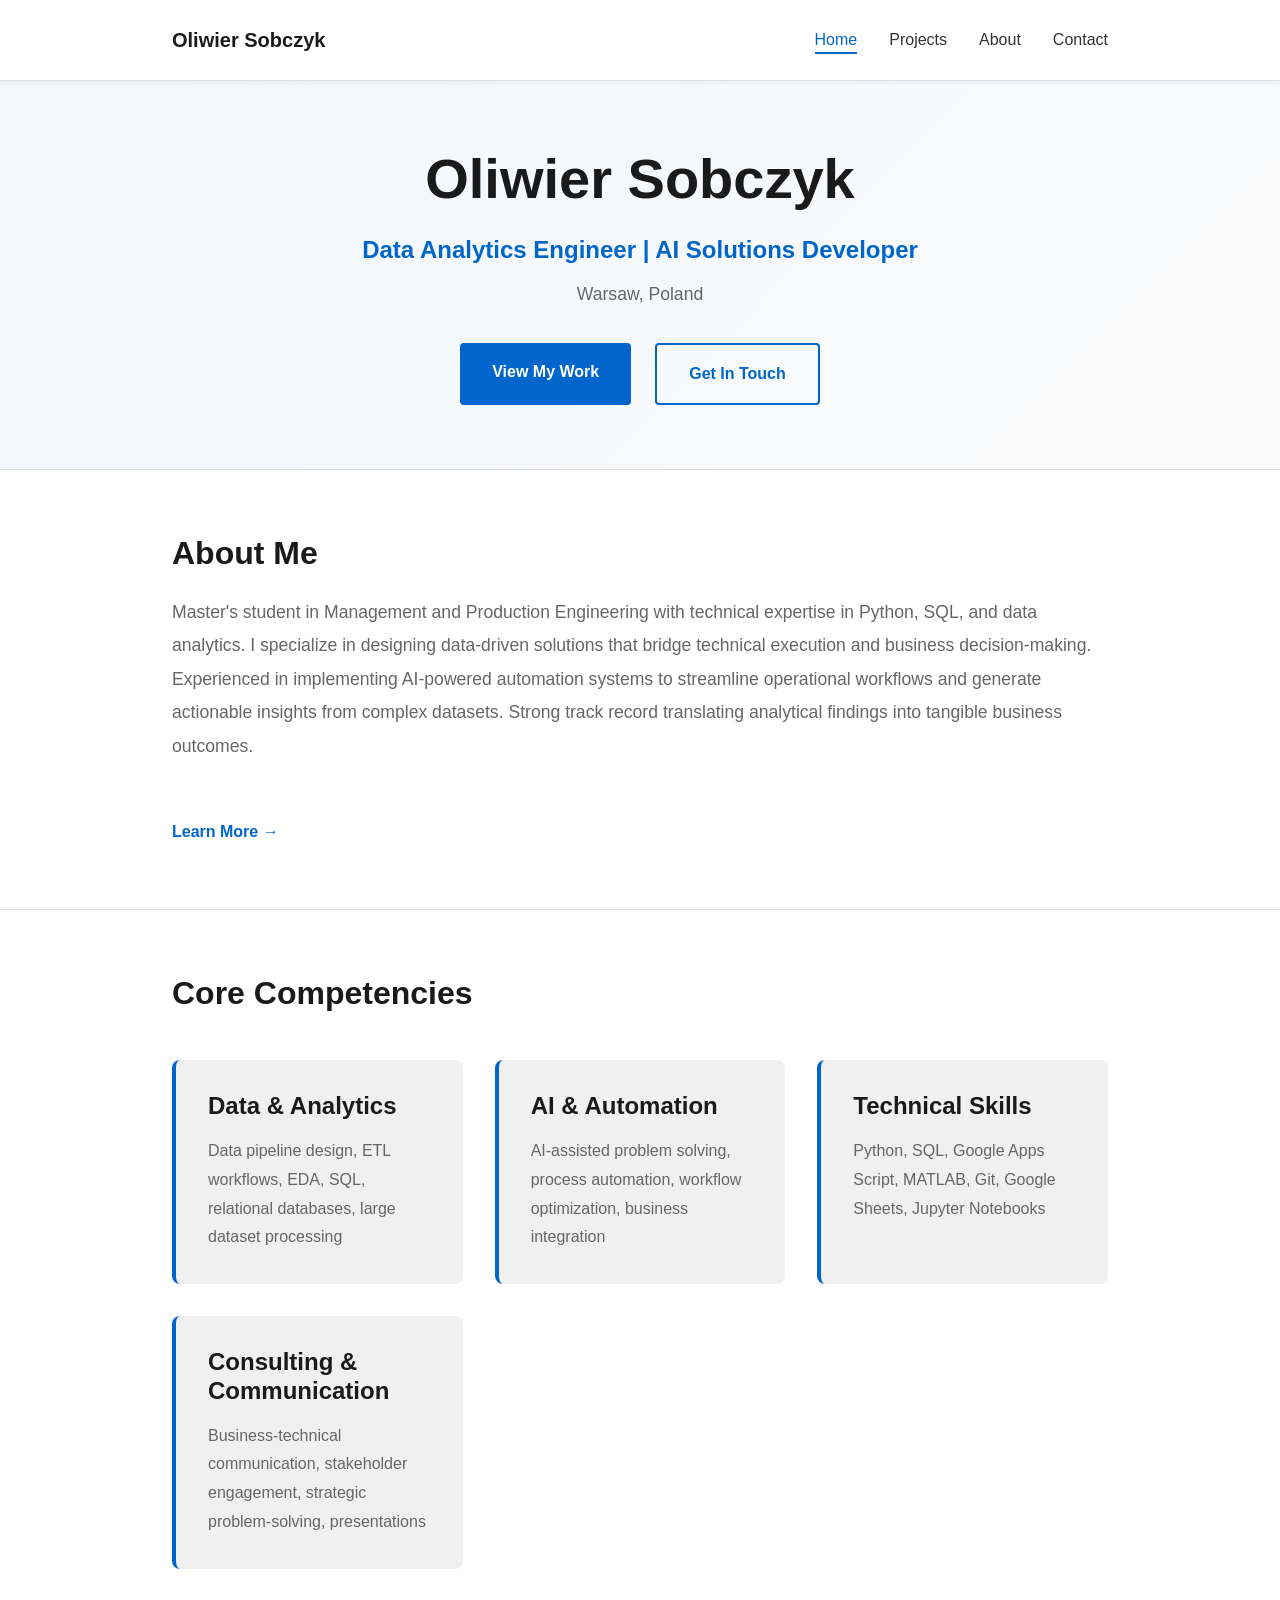
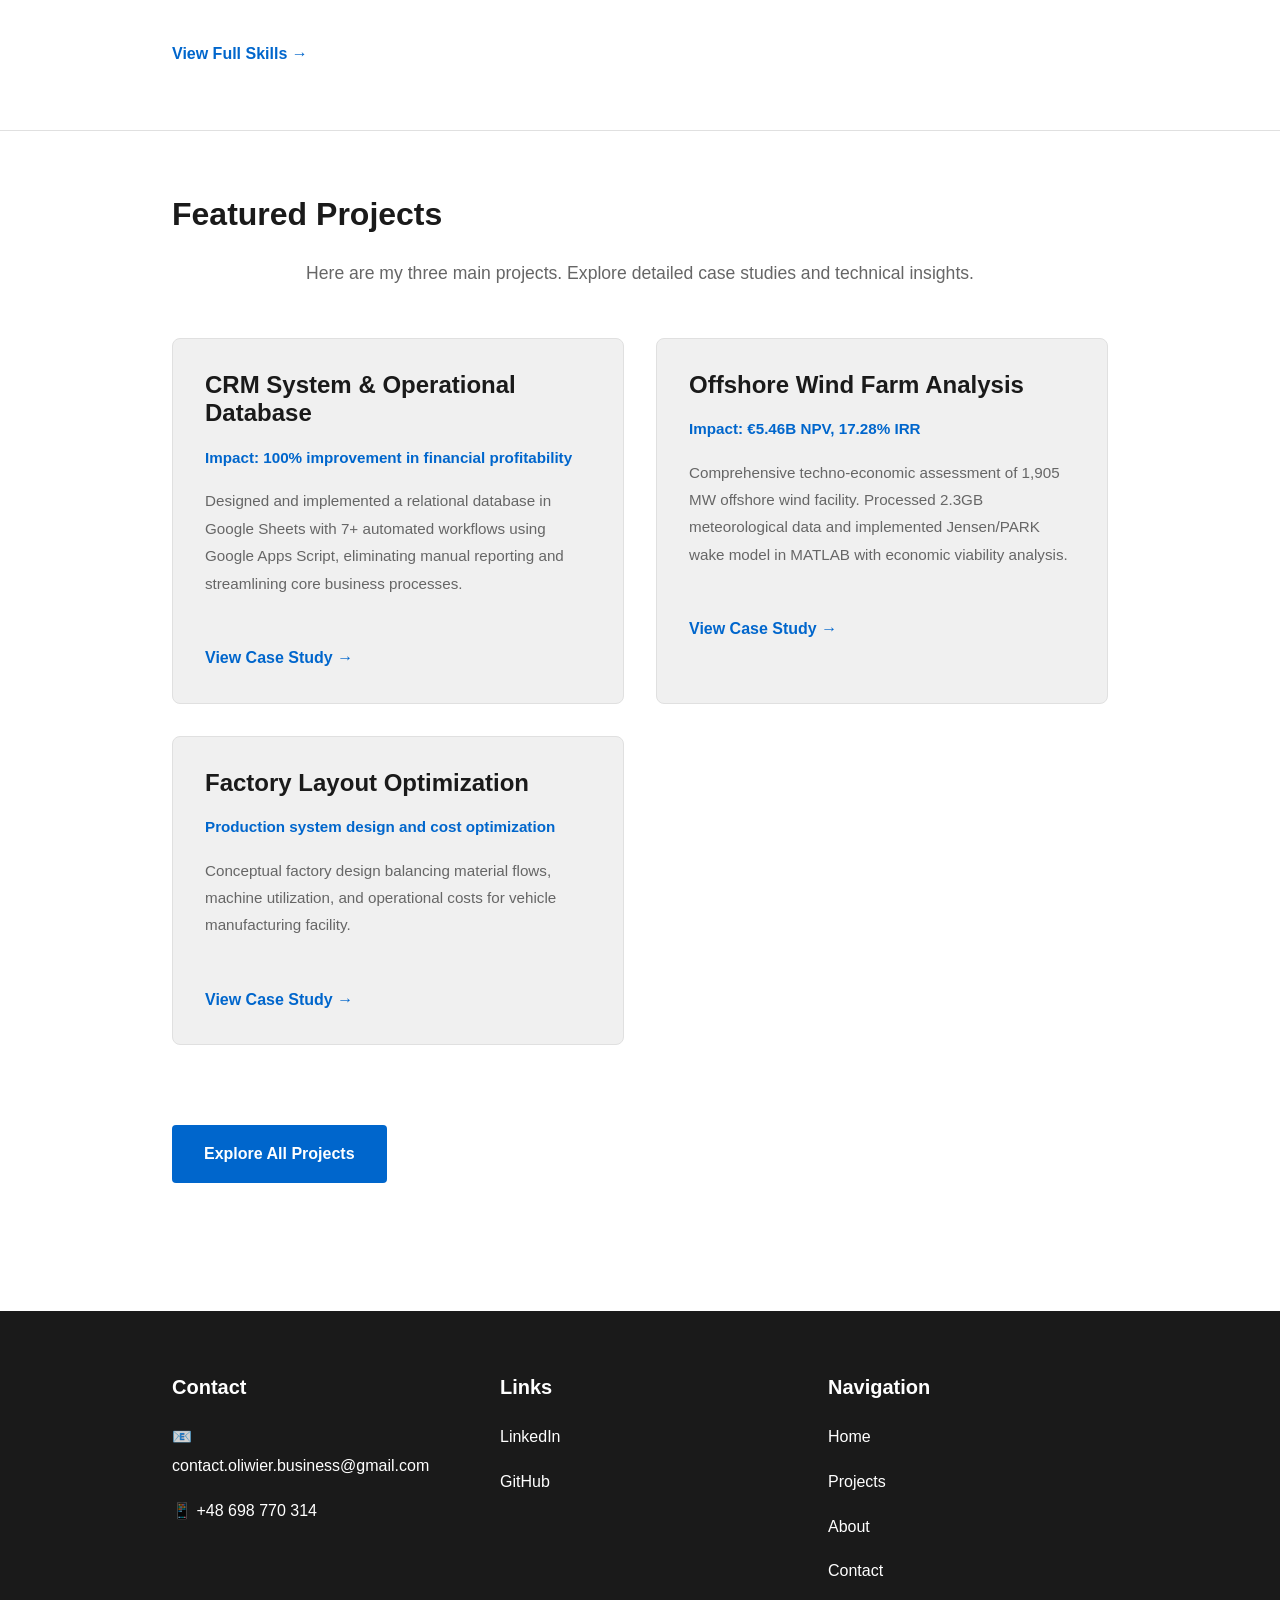
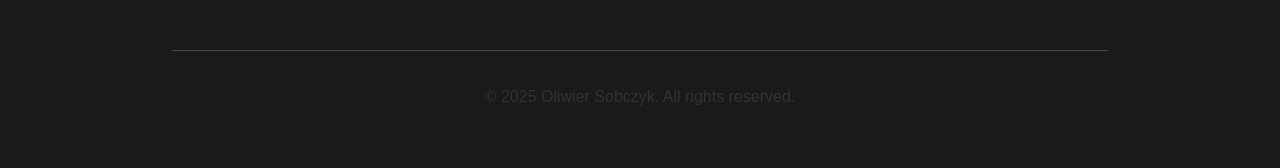
==== index.html @ 83c182aa "Initial portfolio commit - Add HTML, CSS, JS, and structure" ====
<!DOCTYPE html>
<html lang="en">
<head>
    <meta charset="UTF-8">
    <meta name="viewport" content="width=device-width, initial-scale=1.0">
    <title>Oliwier Sobczyk | Data Analytics Engineer & AI Solutions Developer</title>
    <link rel="stylesheet" href="style.css">
</head>
<body>
    <!-- Navigation -->
    <nav class="navbar">
        <div class="nav-container">
            <div class="nav-brand">Oliwier Sobczyk</div>
            <ul class="nav-menu">
                <li><a href="index.html" class="nav-link active">Home</a></li>
                <li><a href="projects.html" class="nav-link">Projects</a></li>
                <li><a href="about.html" class="nav-link">About</a></li>
                <li><a href="contact.html" class="nav-link">Contact</a></li>
            </ul>
        </div>
    </nav>

    <!-- Hero Section -->
    <section class="hero">
        <div class="hero-content">
            <h1>Oliwier Sobczyk</h1>
            <p class="hero-subtitle">Data Analytics Engineer | AI Solutions Developer</p>
            <p class="hero-location">Warsaw, Poland</p>
            
            <div class="hero-cta">
                <a href="projects.html" class="btn btn-primary">View My Work</a>
                <a href="contact.html" class="btn btn-secondary">Get In Touch</a>
            </div>
        </div>
    </section>

    <!-- About Section -->
    <section class="section about-preview">
        <div class="container">
            <h2>About Me</h2>
            <p>Master's student in Management and Production Engineering with technical expertise in Python, SQL, and data analytics. I specialize in designing data-driven solutions that bridge technical execution and business decision-making. Experienced in implementing AI-powered automation systems to streamline operational workflows and generate actionable insights from complex datasets. Strong track record translating analytical findings into tangible business outcomes.</p>
            <a href="about.html" class="link-arrow">Learn More →</a>
        </div>
    </section>

    <!-- Skills Preview Section -->
    <section class="section skills-preview">
        <div class="container">
            <h2>Core Competencies</h2>
            
            <div class="skills-grid">
                <div class="skill-card">
                    <h3>Data & Analytics</h3>
                    <p>Data pipeline design, ETL workflows, EDA, SQL, relational databases, large dataset processing</p>
                </div>
                
                <div class="skill-card">
                    <h3>AI & Automation</h3>
                    <p>AI-assisted problem solving, process automation, workflow optimization, business integration</p>
                </div>
                
                <div class="skill-card">
                    <h3>Technical Skills</h3>
                    <p>Python, SQL, Google Apps Script, MATLAB, Git, Google Sheets, Jupyter Notebooks</p>
                </div>
                
                <div class="skill-card">
                    <h3>Consulting & Communication</h3>
                    <p>Business-technical communication, stakeholder engagement, strategic problem-solving, presentations</p>
                </div>
            </div>

            <a href="about.html" class="link-arrow">View Full Skills →</a>
        </div>
    </section>

    <!-- Projects Preview Section -->
    <section class="section projects-preview">
        <div class="container">
            <h2>Featured Projects</h2>
            <p class="section-intro">Here are my three main projects. Explore detailed case studies and technical insights.</p>
            
            <div class="projects-preview-grid">
                <div class="project-card-preview">
                    <h3>CRM System & Operational Database</h3>
                    <p><strong>Impact:</strong> 100% improvement in financial profitability</p>
                    <p>Designed and implemented a relational database in Google Sheets with 7+ automated workflows using Google Apps Script, eliminating manual reporting and streamlining core business processes.</p>
                    <a href="projects.html#crm-project" class="link-arrow">View Case Study →</a>
                </div>
                
                <div class="project-card-preview">
                    <h3>Offshore Wind Farm Analysis</h3>
                    <p><strong>Impact:</strong> €5.46B NPV, 17.28% IRR</p>
                    <p>Comprehensive techno-economic assessment of 1,905 MW offshore wind facility. Processed 2.3GB meteorological data and implemented Jensen/PARK wake model in MATLAB with economic viability analysis.</p>
                    <a href="projects.html#energy-project" class="link-arrow">View Case Study →</a>
                </div>
                
                <div class="project-card-preview">
                    <h3>Factory Layout Optimization</h3>
                    <p>Production system design and cost optimization</p>
                    <p>Conceptual factory design balancing material flows, machine utilization, and operational costs for vehicle manufacturing facility.</p>
                    <a href="projects.html#production-project" class="link-arrow">View Case Study →</a>
                </div>
            </div>

            <a href="projects.html" class="btn btn-primary" style="margin-top: 2rem;">Explore All Projects</a>
        </div>
    </section>

    <!-- Footer -->
    <footer class="footer">
        <div class="container">
            <div class="footer-content">
                <div class="footer-section">
                    <h4>Contact</h4>
                    <p>📧 <a href="mailto:contact.oliwier.business@gmail.com">contact.oliwier.business@gmail.com</a></p>
                    <p>📱 <a href="tel:+48698770314">+48 698 770 314</a></p>
                </div>
                
                <div class="footer-section">
                    <h4>Links</h4>
                    <p><a href="https://linkedin.com/in/oliwier-sobczyk" target="_blank">LinkedIn</a></p>
                    <p><a href="https://github.com/oliwiersobczyk" target="_blank">GitHub</a></p>
                </div>

                <div class="footer-section">
                    <h4>Navigation</h4>
                    <p><a href="index.html">Home</a></p>
                    <p><a href="projects.html">Projects</a></p>
                    <p><a href="about.html">About</a></p>
                    <p><a href="contact.html">Contact</a></p>
                </div>
            </div>

            <div class="footer-bottom">
                <p>&copy; 2025 Oliwier Sobczyk. All rights reserved.</p>
            </div>
        </div>
    </footer>

    <script src="script.js"></script>
</body>
</html>
---- style.css ----
/* ==========================================
   GLOBAL STYLES
   ========================================== */

* {
    margin: 0;
    padding: 0;
    box-sizing: border-box;
}

:root {
    --primary-color: #1a1a1a;
    --secondary-color: #0066cc;
    --accent-color: #f0f0f0;
    --text-color: #333;
    --light-text: #666;
    --border-color: #e0e0e0;
    --white: #ffffff;
    --spacing-xs: 0.5rem;
    --spacing-sm: 1rem;
    --spacing-md: 1.5rem;
    --spacing-lg: 2rem;
    --spacing-xl: 3rem;
    --spacing-2xl: 4rem;
}

html {
    scroll-behavior: smooth;
}

body {
    font-family: -apple-system, BlinkMacSystemFont, 'Segoe UI', Roboto, 'Helvetica Neue', Arial, sans-serif;
    line-height: 1.6;
    color: var(--text-color);
    background-color: var(--white);
}

/* ==========================================
   TYPOGRAPHY
   ========================================== */

h1, h2, h3, h4, h5, h6 {
    font-weight: 700;
    line-height: 1.2;
    margin-bottom: var(--spacing-md);
    color: var(--primary-color);
}

h1 {
    font-size: 3rem;
    margin-bottom: var(--spacing-lg);
}

h2 {
    font-size: 2rem;
    margin-bottom: var(--spacing-md);
}

h3 {
    font-size: 1.5rem;
    margin-bottom: var(--spacing-sm);
}

h4 {
    font-size: 1.25rem;
    margin-bottom: var(--spacing-sm);
}

p {
    margin-bottom: var(--spacing-md);
    color: var(--text-color);
    line-height: 1.8;
}

a {
    color: var(--secondary-color);
    text-decoration: none;
    transition: color 0.3s ease;
}

a:hover {
    color: #0052a3;
    text-decoration: underline;
}

/* ==========================================
   LAYOUT
   ========================================== */

.container {
    max-width: 1000px;
    margin: 0 auto;
    padding: 0 var(--spacing-lg);
}

.section {
    padding: var(--spacing-2xl) 0;
    border-bottom: 1px solid var(--border-color);
}

.section:last-of-type {
    border-bottom: none;
}

.section.alt {
    background-color: var(--accent-color);
}

/* ==========================================
   NAVIGATION
   ========================================== */

.navbar {
    background-color: var(--white);
    border-bottom: 1px solid var(--border-color);
    position: sticky;
    top: 0;
    z-index: 1000;
    box-shadow: 0 2px 4px rgba(0,0,0,0.05);
}

.nav-container {
    max-width: 1000px;
    margin: 0 auto;
    padding: var(--spacing-md) var(--spacing-lg);
    display: flex;
    justify-content: space-between;
    align-items: center;
}

.nav-brand {
    font-size: 1.25rem;
    font-weight: 700;
    color: var(--primary-color);
}

.nav-menu {
    list-style: none;
    display: flex;
    gap: var(--spacing-lg);
}

.nav-link {
    color: var(--text-color);
    font-weight: 500;
    transition: color 0.3s ease;
    position: relative;
}

.nav-link:hover,
.nav-link.active {
    color: var(--secondary-color);
}

.nav-link.active::after {
    content: '';
    position: absolute;
    bottom: -6px;
    left: 0;
    width: 100%;
    height: 2px;
    background-color: var(--secondary-color);
}

/* ==========================================
   HERO SECTION
   ========================================== */

.hero {
    padding: var(--spacing-2xl) 0;
    text-align: center;
    background: linear-gradient(135deg, rgba(0,102,204,0.05) 0%, rgba(0,0,0,0.02) 100%);
    border-bottom: 1px solid var(--border-color);
}

.hero-content {
    max-width: 1000px;
    margin: 0 auto;
    padding: 0 var(--spacing-lg);
}

.hero h1 {
    font-size: 3.5rem;
    margin-bottom: var(--spacing-sm);
}

.hero-subtitle {
    font-size: 1.5rem;
    color: var(--secondary-color);
    font-weight: 600;
    margin-bottom: var(--spacing-xs);
}

.hero-location {
    color: var(--light-text);
    font-size: 1.1rem;
    margin-bottom: var(--spacing-lg);
}

.hero-cta {
    display: flex;
    gap: var(--spacing-md);
    justify-content: center;
    flex-wrap: wrap;
    margin-top: var(--spacing-lg);
}

/* ==========================================
   BUTTONS
   ========================================== */

.btn {
    display: inline-block;
    padding: var(--spacing-sm) var(--spacing-lg);
    border-radius: 4px;
    font-weight: 600;
    transition: all 0.3s ease;
    cursor: pointer;
    border: none;
    text-decoration: none;
    text-align: center;
}

.btn-primary {
    background-color: var(--secondary-color);
    color: var(--white);
}

.btn-primary:hover {
    background-color: #0052a3;
    text-decoration: none;
}

.btn-secondary {
    background-color: transparent;
    color: var(--secondary-color);
    border: 2px solid var(--secondary-color);
}

.btn-secondary:hover {
    background-color: var(--accent-color);
    text-decoration: none;
}

/* ==========================================
   LINKS WITH ARROWS
   ========================================== */

.link-arrow {
    display: inline-block;
    margin-top: var(--spacing-md);
    font-weight: 600;
    transition: all 0.3s ease;
}

.link-arrow:hover {
    transform: translateX(4px);
}

/* ==========================================
   PAGE HEADER
   ========================================== */

.page-header {
    padding: var(--spacing-2xl) 0;
    background: linear-gradient(135deg, rgba(0,102,204,0.05) 0%, rgba(0,0,0,0.02) 100%);
    border-bottom: 1px solid var(--border-color);
    text-align: center;
}

.page-header h1 {
    margin-bottom: var(--spacing-sm);
}

.page-header p {
    color: var(--light-text);
    font-size: 1.1rem;
}

/* ==========================================
   ABOUT PREVIEW
   ========================================== */

.about-preview {
    background-color: var(--white);
}

.about-preview p {
    font-size: 1.1rem;
    color: var(--light-text);
    line-height: 1.9;
    margin-bottom: var(--spacing-lg);
}

/* ==========================================
   SKILLS SECTION
   ========================================== */

.skills-preview {
    background-color: var(--white);
}

.skills-grid {
    display: grid;
    grid-template-columns: repeat(auto-fit, minmax(250px, 1fr));
    gap: var(--spacing-lg);
    margin: var(--spacing-xl) 0;
}

.skill-card {
    padding: var(--spacing-lg);
    background-color: var(--accent-color);
    border-radius: 8px;
    border-left: 4px solid var(--secondary-color);
    transition: transform 0.3s ease, box-shadow 0.3s ease;
}

.skill-card:hover {
    transform: translateY(-4px);
    box-shadow: 0 4px 12px rgba(0,0,0,0.1);
}

.skill-card h3 {
    margin-bottom: var(--spacing-sm);
}

.skill-card p {
    color: var(--light-text);
    margin: 0;
}

/* ==========================================
   PROJECTS PREVIEW SECTION
   ========================================== */

.projects-preview {
    background-color: var(--white);
}

.section-intro {
    font-size: 1.1rem;
    color: var(--light-text);
    margin-bottom: var(--spacing-xl);
    text-align: center;
}

.projects-preview-grid {
    display: grid;
    grid-template-columns: repeat(auto-fit, minmax(300px, 1fr));
    gap: var(--spacing-lg);
    margin: var(--spacing-xl) 0;
}

.project-card-preview {
    padding: var(--spacing-lg);
    background-color: var(--accent-color);
    border-radius: 8px;
    border: 1px solid var(--border-color);
    transition: all 0.3s ease;
}

.project-card-preview:hover {
    border-color: var(--secondary-color);
    box-shadow: 0 4px 12px rgba(0,102,204,0.1);
    transform: translateY(-4px);
}

.project-card-preview h3 {
    color: var(--primary-color);
    margin-bottom: var(--spacing-sm);
}

.project-card-preview p:first-of-type {
    color: var(--secondary-color);
    font-weight: 600;
    margin-bottom: var(--spacing-sm);
}

.project-card-preview p {
    color: var(--light-text);
    font-size: 0.95rem;
}

/* ==========================================
   PROJECT SECTION (DETAILED)
   ========================================== */

.project-section {
    padding: var(--spacing-2xl) 0;
}

.project-section.alt {
    background-color: var(--accent-color);
}

.project-header {
    margin-bottom: var(--spacing-xl);
    border-bottom: 2px solid var(--border-color);
    padding-bottom: var(--spacing-lg);
}

.project-header h2 {
    margin-bottom: var(--spacing-md);
}

.project-meta {
    display: flex;
    flex-wrap: wrap;
    gap: var(--spacing-sm);
}

.tag {
    display: inline-block;
    background-color: var(--primary-color);
    color: var(--white);
    padding: 0.4rem 0.8rem;
    border-radius: 20px;
    font-size: 0.85rem;
    font-weight: 600;
}

.project-content {
    display: grid;
    grid-template-columns: 1fr 1fr;
    gap: var(--spacing-xl);
    align-items: start;
}

.project-text h3 {
    margin-top: var(--spacing-lg);
    margin-bottom: var(--spacing-md);
    color: var(--primary-color);
}

.project-text h3:first-child {
    margin-top: 0;
}

.project-text p {
    color: var(--light-text);
    line-height: 1.8;
    margin-bottom: var(--spacing-md);
}

.achievements-list {
    list-style: none;
    margin: var(--spacing-md) 0;
}

.achievements-list li {
    margin-bottom: var(--spacing-md);
    padding-left: var(--spacing-lg);
    position: relative;
    color: var(--light-text);
    line-height: 1.8;
}

.achievements-list li:before {
    content: '✓';
    position: absolute;
    left: 0;
    color: var(--secondary-color);
    font-weight: bold;
}

.metrics {
    display: grid;
    grid-template-columns: repeat(auto-fit, minmax(150px, 1fr));
    gap: var(--spacing-md);
    margin: var(--spacing-xl) 0;
}

.metric-item {
    text-align: center;
    padding: var(--spacing-md);
    background-color: var(--accent-color);
    border-radius: 8px;
    border-left: 4px solid var(--secondary-color);
}

.metric-value {
    font-size: 2rem;
    font-weight: 700;
    color: var(--secondary-color);
    margin-bottom: var(--spacing-xs);
}

.metric-label {
    color: var(--light-text);
    font-size: 0.9rem;
}

.project-images {
    display: flex;
    flex-direction: column;
    gap: var(--spacing-lg);
}

.image-placeholder {
    background-color: var(--accent-color);
    border: 2px solid var(--border-color);
    border-radius: 8px;
    overflow: hidden;
}

.lazy-image {
    width: 100%;
    height: auto;
    display: block;
    min-height: 300px;
    object-fit: cover;
}

.image-caption {
    padding: var(--spacing-md);
    color: var(--light-text);
    text-align: center;
    font-size: 0.95rem;
    font-weight: 500;
    margin: 0;
}

/* ==========================================
   SMALLER PROJECTS SECTION
   ========================================== */

.smaller-projects {
    background-color: var(--white);
}

.projects-grid {
    display: grid;
    grid-template-columns: repeat(auto-fill, minmax(250px, 1fr));
    gap: var(--spacing-lg);
    margin: var(--spacing-xl) 0;
}

/* ==========================================
   EDUCATION & EXPERIENCE SECTIONS
   ========================================== */

.timeline {
    margin: var(--spacing-xl) 0;
}

.timeline-item {
    display: grid;
    grid-template-columns: 150px 1fr;
    gap: var(--spacing-lg);
    margin-bottom: var(--spacing-xl);
    padding-bottom: var(--spacing-xl);
    border-bottom: 1px solid var(--border-color);
}

.timeline-item:last-child {
    border-bottom: none;
}

.timeline-marker {
    font-weight: 700;
    color: var(--secondary-color);
    font-size: 0.95rem;
}

.timeline-content h3 {
    margin-bottom: var(--spacing-xs);
}

.institution {
    color: var(--light-text);
    font-size: 0.95rem;
    font-style: italic;
    margin-bottom: var(--spacing-md);
}

.timeline-content p {
    color: var(--light-text);
    margin-bottom: var(--spacing-sm);
}

/* ==========================================
   SKILLS SECTION (FULL)
   ========================================== */

.skills-section {
    background-color: var(--white);
}

.skills-container {
    display: grid;
    grid-template-columns: repeat(auto-fit, minmax(250px, 1fr));
    gap: var(--spacing-lg);
    margin: var(--spacing-xl) 0;
}

.skill-category {
    padding: var(--spacing-lg);
    background-color: var(--accent-color);
    border-radius: 8px;
    border-left: 4px solid var(--secondary-color);
}

.skill-category h3 {
    margin-bottom: var(--spacing-md);
}

.skill-category ul {
    list-style: none;
}

.skill-category li {
    margin-bottom: var(--spacing-sm);
    color: var(--light-text);
    line-height: 1.6;
    padding-left: var(--spacing-md);
    position: relative;
}

.skill-category li:before {
    content: '•';
    position: absolute;
    left: 0;
    color: var(--secondary-color);
    font-weight: bold;
}

/* ==========================================
   LANGUAGES SECTION
   ========================================== */

.languages-section {
    background-color: var(--white);
}

.languages-grid {
    display: grid;
    grid-template-columns: repeat(auto-fit, minmax(200px, 1fr));
    gap: var(--spacing-lg);
    margin: var(--spacing-xl) 0;
}

.language-item {
    text-align: center;
    padding: var(--spacing-lg);
    background-color: var(--accent-color);
    border-radius: 8px;
    border-top: 3px solid var(--secondary-color);
}

.language-item h3 {
    margin-bottom: var(--spacing-sm);
}

.language-level {
    color: var(--secondary-color);
    font-weight: 600;
    margin: 0;
}

/* ==========================================
   INTERESTS SECTION
   ========================================== */

.interests-section {
    background-color: var(--white);
}

.interests-grid {
    display: grid;
    grid-template-columns: repeat(auto-fit, minmax(250px, 1fr));
    gap: var(--spacing-lg);
    margin: var(--spacing-xl) 0;
}

.interest-item {
    padding: var(--spacing-lg);
    background-color: var(--accent-color);
    border-radius: 8px;
}

.interest-item h3 {
    margin-bottom: var(--spacing-sm);
}

.interest-item p {
    color: var(--light-text);
    margin: 0;
}

/* ==========================================
   CONTACT SECTION
   ========================================== */

.contact-section {
    background-color: var(--white);
}

.contact-content {
    display: grid;
    grid-template-columns: 1.2fr 1fr;
    gap: var(--spacing-xl);
}

.contact-methods {
    margin: var(--spacing-xl) 0;
}

.contact-method {
    margin-bottom: var(--spacing-xl);
    padding-bottom: var(--spacing-xl);
    border-bottom: 1px solid var(--border-color);
}

.contact-method:last-child {
    border-bottom: none;
}

.contact-method h3 {
    margin-bottom: var(--spacing-sm);
}

.contact-method p {
    margin-bottom: var(--spacing-xs);
}

.contact-note {
    color: var(--light-text);
    font-size: 0.9rem;
    font-style: italic;
}

.quick-card {
    padding: var(--spacing-lg);
    background-color: var(--accent-color);
    border-radius: 8px;
    border-left: 4px solid var(--secondary-color);
    margin-bottom: var(--spacing-lg);
}

.quick-card h3 {
    margin-bottom: var(--spacing-md);
}

.quick-card ul {
    list-style: none;
}

.quick-card li {
    margin-bottom: var(--spacing-sm);
    color: var(--light-text);
    padding-left: var(--spacing-md);
    position: relative;
}

.quick-card li:before {
    content: '→';
    position: absolute;
    left: 0;
    color: var(--secondary-color);
    font-weight: bold;
}

/* ==========================================
   SOCIAL SECTION
   ========================================== */

.social-section {
    background-color: var(--white);
    text-align: center;
}

.social-links {
    display: flex;
    justify-content: center;
    gap: var(--spacing-md);
    margin: var(--spacing-xl) 0;
    flex-wrap: wrap;
}

.social-btn {
    display: inline-block;
    padding: var(--spacing-sm) var(--spacing-lg);
    background-color: var(--primary-color);
    color: var(--white);
    border-radius: 4px;
    font-weight: 600;
    transition: all 0.3s ease;
}

.social-btn:hover {
    background-color: var(--secondary-color);
    transform: translateY(-2px);
    text-decoration: none;
}

/* ==========================================
   CTA SECTION
   ========================================== */

.cta-section {
    background-color: var(--white);
    text-align: center;
}

.cta-section h2 {
    margin-bottom: var(--spacing-md);
}

.cta-section p {
    font-size: 1.1rem;
    color: var(--light-text);
    margin-bottom: var(--spacing-lg);
}

/* ==========================================
   FOOTER
   ========================================== */

.footer {
    background-color: var(--primary-color);
    color: var(--white);
    padding: var(--spacing-2xl) 0 var(--spacing-lg);
    margin-top: var(--spacing-2xl);
}

.footer-content {
    display: grid;
    grid-template-columns: repeat(auto-fit, minmax(200px, 1fr));
    gap: var(--spacing-xl);
    margin-bottom: var(--spacing-xl);
}

.footer-section h4 {
    color: var(--white);
    margin-bottom: var(--spacing-md);
}

.footer-section p {
    margin-bottom: var(--spacing-sm);
    color: rgba(255,255,255,0.8);
}

.footer-section a {
    color: var(--white);
    transition: color 0.3s ease;
}

.footer-section a:hover {
    color: #66b3ff;
}

.footer-bottom {
    text-align: center;
    padding-top: var(--spacing-lg);
    border-top: 1px solid rgba(255,255,255,0.2);
    color: rgba(255,255,255,0.6);
}

/* ==========================================
   RESPONSIVE DESIGN
   ========================================== */

@media (max-width: 768px) {
    :root {
        --spacing-2xl: 2rem;
        --spacing-xl: 1.5rem;
    }

    h1 {
        font-size: 2rem;
    }

    h2 {
        font-size: 1.5rem;
    }

    .nav-menu {
        gap: var(--spacing-md);
        font-size: 0.9rem;
    }

    .hero h1 {
        font-size: 2.5rem;
    }

    .hero-subtitle {
        font-size: 1.2rem;
    }

    .hero-cta {
        flex-direction: column;
        gap: var(--spacing-sm);
    }

    .btn {
        width: 100%;
    }

    .project-content {
        grid-template-columns: 1fr;
    }

    .contact-content {
        grid-template-columns: 1fr;
    }

    .timeline-item {
        grid-template-columns: 100px 1fr;
        gap: var(--spacing-md);
    }

    .skills-grid,
    .projects-preview-grid,
    .skill-category {
        grid-template-columns: 1fr;
    }

    .page-header h1 {
        font-size: 2rem;
    }
}

@media (max-width: 480px) {
    :root {
        --spacing-lg: 1rem;
    }

    .container {
        padding: 0 var(--spacing-md);
    }

    h1 {
        font-size: 1.75rem;
    }

    .nav-brand {
        font-size: 1rem;
    }

    .nav-menu {
        flex-direction: column;
        gap: var(--spacing-md);
        text-align: center;
    }

    .navbar {
        position: relative;
    }

    .hero h1 {
        font-size: 2rem;
    }

    .hero-subtitle {
        font-size: 1rem;
    }
}
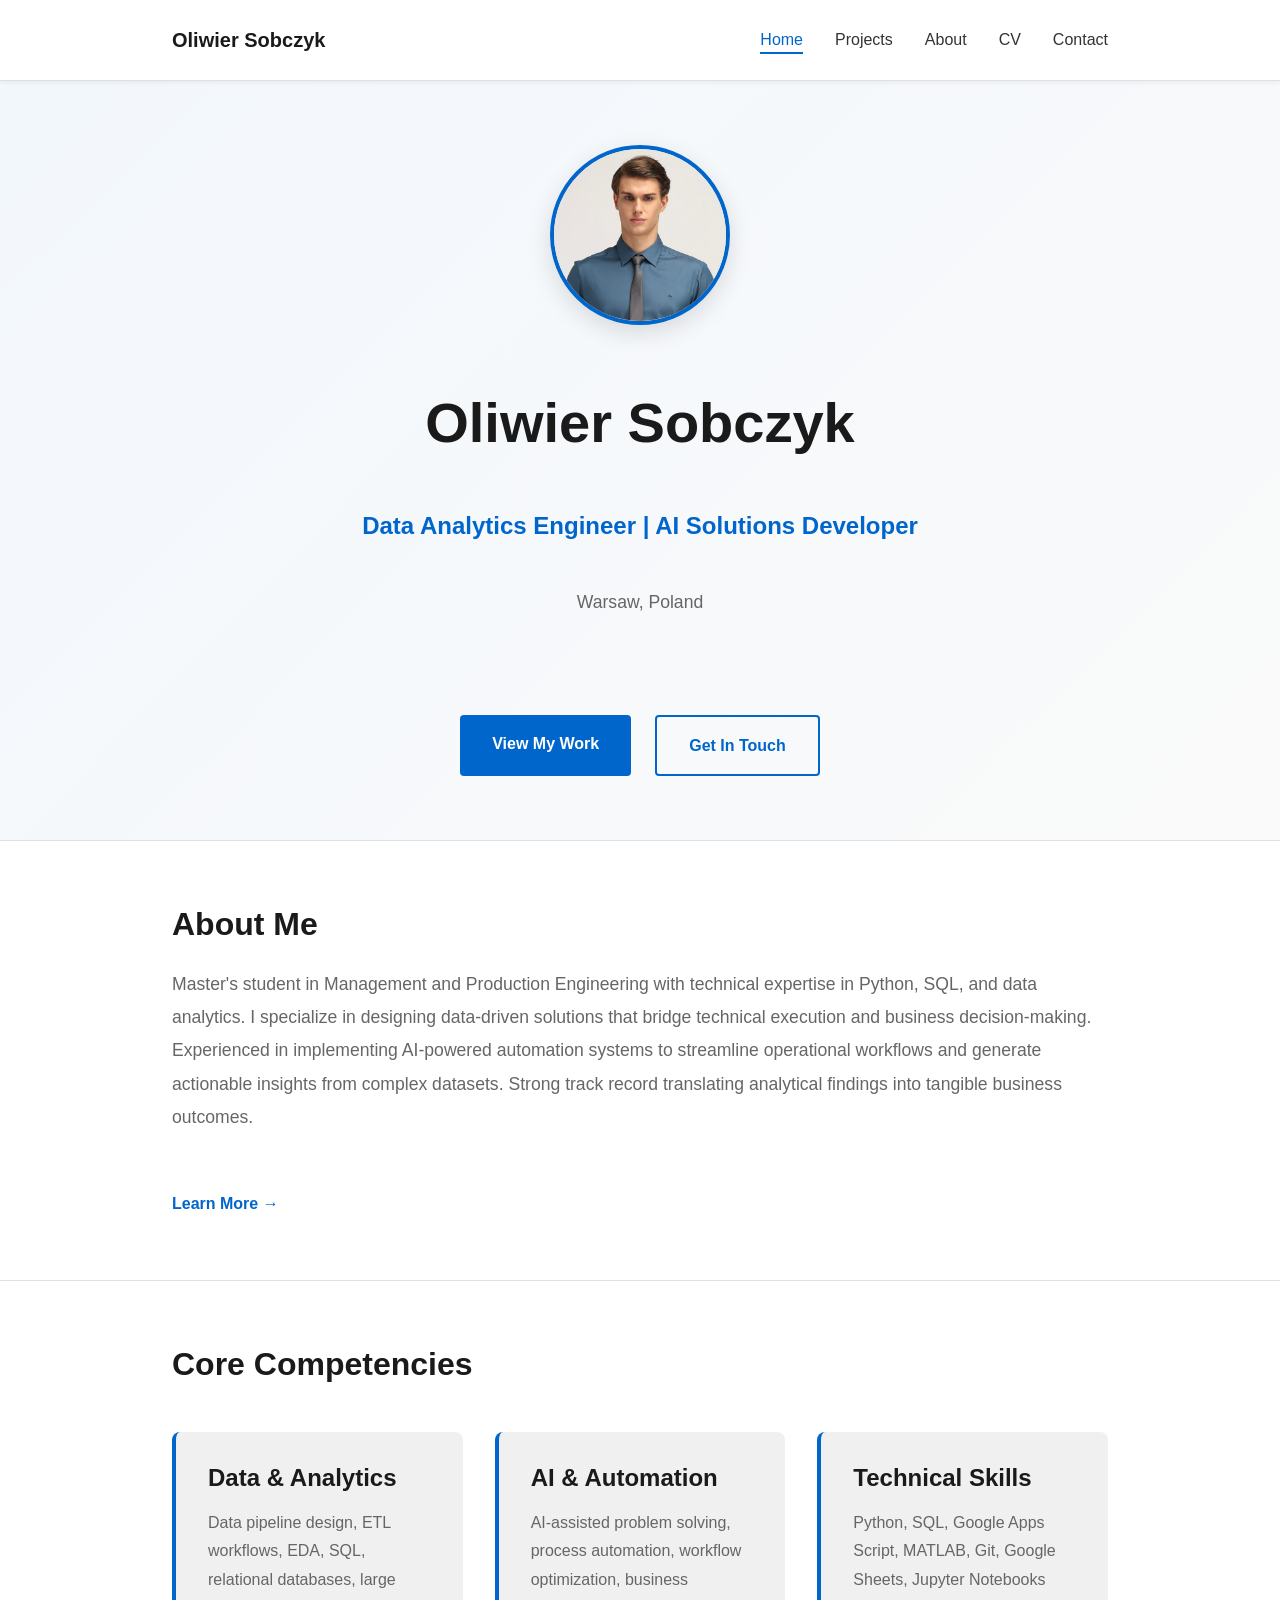
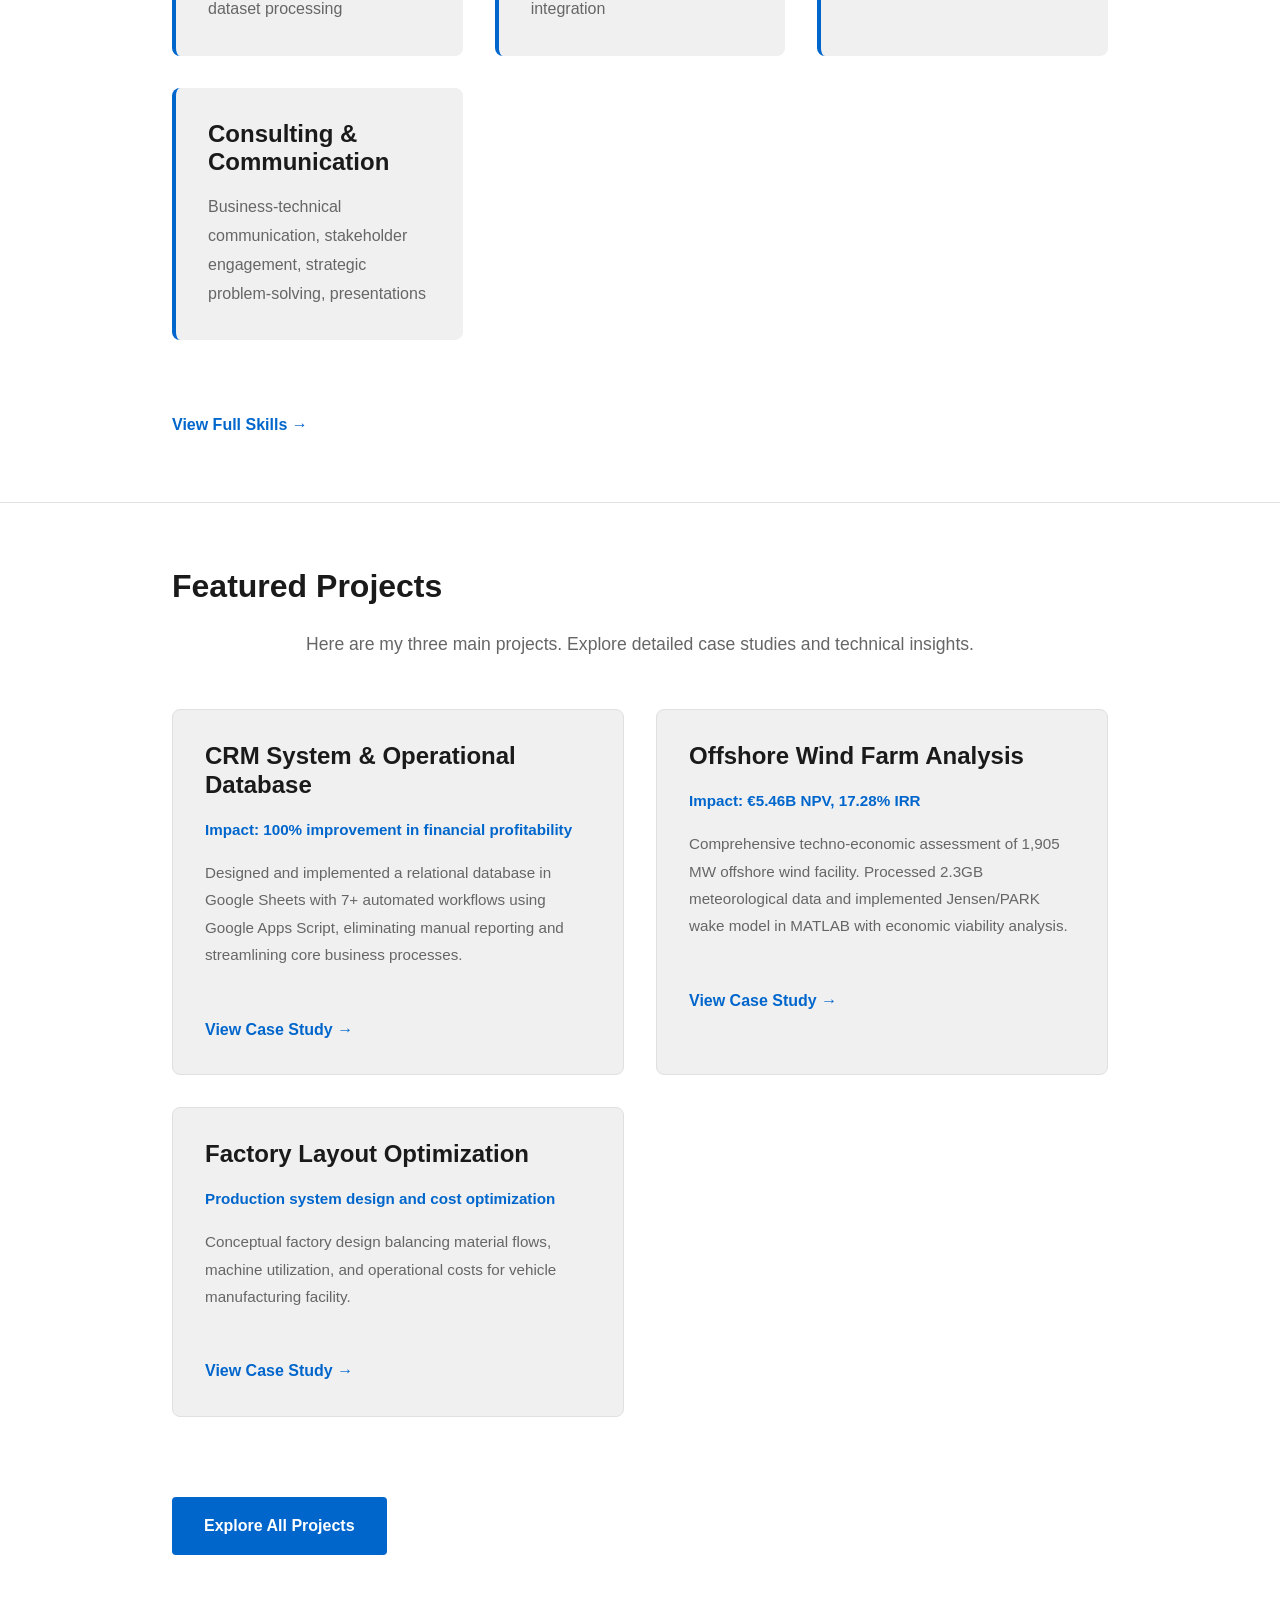
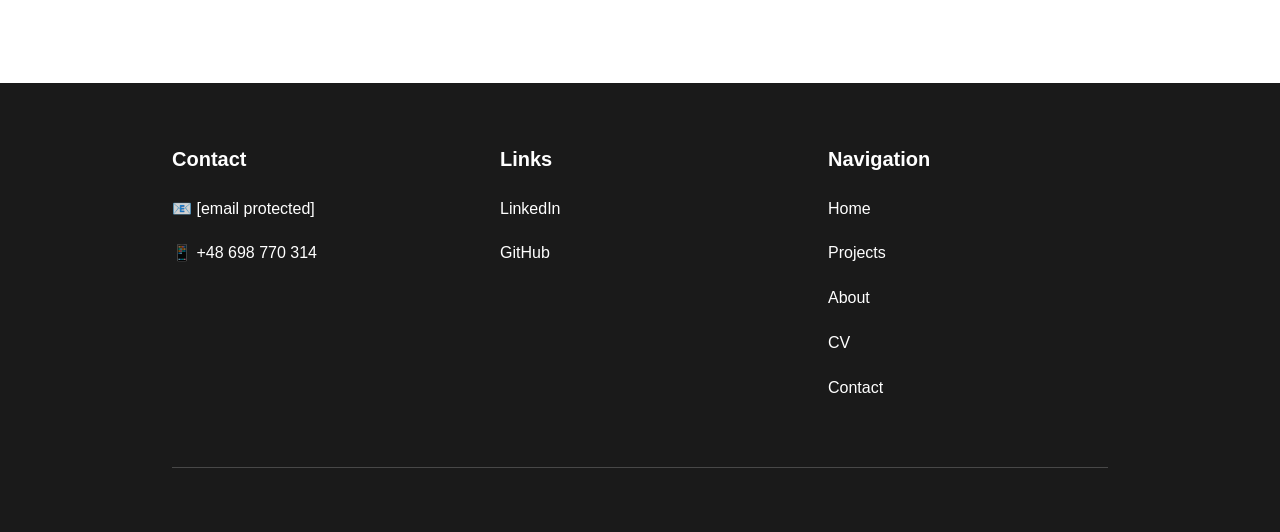
==== commit 162ba779: "Add profile picture, CV page, and collapsible projects" ====
--- a/index.html
+++ b/index.html
@@ -15,6 +15,7 @@
                 <li><a href="index.html" class="nav-link active">Home</a></li>
                 <li><a href="projects.html" class="nav-link">Projects</a></li>
                 <li><a href="about.html" class="nav-link">About</a></li>
+                <li><a href="cv.html" class="nav-link">CV</a></li>
                 <li><a href="contact.html" class="nav-link">Contact</a></li>
             </ul>
         </div>
@@ -23,6 +24,10 @@
     <!-- Hero Section -->
     <section class="hero">
         <div class="hero-content">
+            <div class="hero-profile">
+                <img src="assets/profile.jpg" alt="Oliwier Sobczyk" class="profile-image">
+            </div>
+            
             <h1>Oliwier Sobczyk</h1>
             <p class="hero-subtitle">Data Analytics Engineer | AI Solutions Developer</p>
             <p class="hero-location">Warsaw, Poland</p>
@@ -113,7 +118,7 @@
             <div class="footer-content">
                 <div class="footer-section">
                     <h4>Contact</h4>
-                    <p>📧 <a href="mailto:contact.oliwier.business@gmail.com">contact.oliwier.business@gmail.com</a></p>
+                    <p>📧 <a href="/cdn-cgi/l/email-protection#670408091306041349080b0e100e0215490512140e0902141427000a060e0b4904080a"><span class="__cf_email__" data-cfemail="bdded2d3c9dcdec993d2d1d4cad4d8cf93dfc8ced4d3d8cecefddad0dcd4d193ded2d0">[email&#160;protected]</span></a></p>
                     <p>📱 <a href="tel:+48698770314">+48 698 770 314</a></p>
                 </div>
                 
@@ -128,16 +133,10 @@
                     <p><a href="index.html">Home</a></p>
                     <p><a href="projects.html">Projects</a></p>
                     <p><a href="about.html">About</a></p>
+                    <p><a href="cv.html">CV</a></p>
                     <p><a href="contact.html">Contact</a></p>
                 </div>
             </div>
 
             <div class="footer-bottom">
-                <p>&copy; 2025 Oliwier Sobczyk. All rights reserved.</p>
-            </div>
-        </div>
-    </footer>
-
-    <script src="script.js"></script>
-</body>
-</html>
+           
--- a/style.css
+++ b/style.css
@@ -177,6 +177,23 @@
     max-width: 1000px;
     margin: 0 auto;
     padding: 0 var(--spacing-lg);
+    display: flex;
+    flex-direction: column;
+    align-items: center;
+    gap: var(--spacing-lg);
+}
+
+.hero-profile {
+    margin-bottom: var(--spacing-md);
+}
+
+.profile-image {
+    width: 180px;
+    height: 180px;
+    border-radius: 50%;
+    object-fit: cover;
+    border: 4px solid var(--secondary-color);
+    box-shadow: 0 8px 24px rgba(0,0,0,0.12);
 }
 
 .hero h1 {
@@ -403,6 +420,52 @@
     margin-bottom: var(--spacing-md);
 }
 
+.project-header h2 {
+    margin-bottom: var(--spacing-md);
+}
+
+.project-short-desc {
+    font-size: 0.95rem;
+    color: var(--light-text);
+    margin-bottom: var(--spacing-md);
+    padding: var(--spacing-md);
+    background-color: var(--accent-color);
+    border-left: 4px solid var(--secondary-color);
+    border-radius: 4px;
+    line-height: 1.6;
+}
+
+.project-toggle {
+    display: block;
+    margin: var(--spacing-lg) 0;
+    padding: var(--spacing-sm) var(--spacing-lg);
+    background-color: var(--secondary-color);
+    color: var(--white);
+    border: none;
+    border-radius: 4px;
+    font-weight: 600;
+    cursor: pointer;
+    font-size: 0.95rem;
+    transition: all 0.3s ease;
+}
+
+.project-toggle:hover {
+    background-color: #0052a3;
+    transform: translateY(-2px);
+}
+
+.project-toggle.active {
+    background-color: #0052a3;
+}
+
+.project-toggle.active::after {
+    content: ' ▲';
+}
+
+.project-content.hidden {
+    display: none !important;
+}
+
 .project-meta {
     display: flex;
     flex-wrap: wrap;
@@ -813,8 +876,182 @@
 }
 
 /* ==========================================
-   FOOTER
-   ========================================== */
+   CV SECTION
+   ========================================== */
+
+.cv-download-section {
+    background-color: var(--accent-color);
+    text-align: center;
+}
+
+.download-box {
+    padding: var(--spacing-lg);
+    background-color: var(--white);
+    border-radius: 8px;
+    border-left: 4px solid var(--secondary-color);
+    display: inline-block;
+    max-width: 500px;
+}
+
+.download-box h3 {
+    margin-bottom: var(--spacing-sm);
+}
+
+.download-box p {
+    color: var(--light-text);
+    margin-bottom: var(--spacing-md);
+}
+
+.cv-content-section {
+    background-color: var(--white);
+}
+
+.cv-text-content {
+    max-width: 900px;
+    font-size: 0.95rem;
+    line-height: 1.8;
+}
+
+.cv-header {
+    text-align: center;
+    margin-bottom: var(--spacing-xl);
+    padding-bottom: var(--spacing-lg);
+    border-bottom: 2px solid var(--border-color);
+}
+
+.cv-header h2 {
+    margin-bottom: var(--spacing-md);
+    font-size: 2.2rem;
+}
+
+.cv-contact-info {
+    display: flex;
+    justify-content: center;
+    gap: var(--spacing-lg);
+    flex-wrap: wrap;
+    margin-bottom: var(--spacing-md);
+}
+
+.cv-contact-info p {
+    margin: 0;
+    color: var(--light-text);
+    font-size: 0.95rem;
+}
+
+.cv-contact-info a {
+    font-weight: 600;
+}
+
+.cv-languages {
+    color: var(--light-text);
+    font-size: 0.95rem;
+}
+
+.cv-languages p {
+    margin: 0;
+}
+
+.cv-section {
+    margin-bottom: var(--spacing-xl);
+    padding-bottom: var(--spacing-xl);
+    border-bottom: 1px solid var(--border-color);
+}
+
+.cv-section:last-of-type {
+    border-bottom: none;
+    margin-bottom: 0;
+    padding-bottom: 0;
+}
+
+.cv-section h3 {
+    font-size: 1.3rem;
+    margin-bottom: var(--spacing-lg);
+    color: var(--primary-color);
+    border-bottom: 2px solid var(--secondary-color);
+    padding-bottom: var(--spacing-sm);
+}
+
+.cv-entry {
+    margin-bottom: var(--spacing-lg);
+}
+
+.cv-entry-header {
+    display: flex;
+    justify-content: space-between;
+    align-items: flex-start;
+    gap: var(--spacing-lg);
+    margin-bottom: var(--spacing-xs);
+}
+
+.cv-entry h4 {
+    margin: 0;
+    flex: 1;
+}
+
+.cv-date {
+    font-weight: 600;
+    color: var(--secondary-color);
+    white-space: nowrap;
+    font-size: 0.9rem;
+}
+
+.cv-institution {
+    color: var(--light-text);
+    font-style: italic;
+    font-size: 0.95rem;
+    margin-bottom: var(--spacing-sm);
+}
+
+.cv-list {
+    list-style: none;
+    padding-left: 0;
+    margin: var(--spacing-sm) 0;
+}
+
+.cv-list li {
+    margin-bottom: var(--spacing-sm);
+    padding-left: var(--spacing-lg);
+    position: relative;
+    color: var(--light-text);
+}
+
+.cv-list li:before {
+    content: '▪';
+    position: absolute;
+    left: 0;
+    color: var(--secondary-color);
+}
+
+.cv-skill-group {
+    margin-bottom: var(--spacing-lg);
+}
+
+.cv-skill-group h4 {
+    margin-bottom: var(--spacing-sm);
+    font-size: 1rem;
+}
+
+.cv-skill-group p {
+    margin-bottom: var(--spacing-sm);
+    color: var(--light-text);
+}
+
+/* Responsive CV */
+@media (max-width: 768px) {
+    .cv-contact-info {
+        flex-direction: column;
+        gap: var(--spacing-sm);
+    }
+
+    .cv-entry-header {
+        flex-direction: column;
+        gap: var(--spacing-xs);
+    }
+
+    .cv-date {
+        font-size: 0.85rem;
+    }
+}
 
 .footer {
     background-color: var(--primary-color);
@@ -887,6 +1124,11 @@
         font-size: 1.2rem;
     }
 
+    .profile-image {
+        width: 140px;
+        height: 140px;
+    }
+
     .hero-cta {
         flex-direction: column;
         gap: var(--spacing-sm);
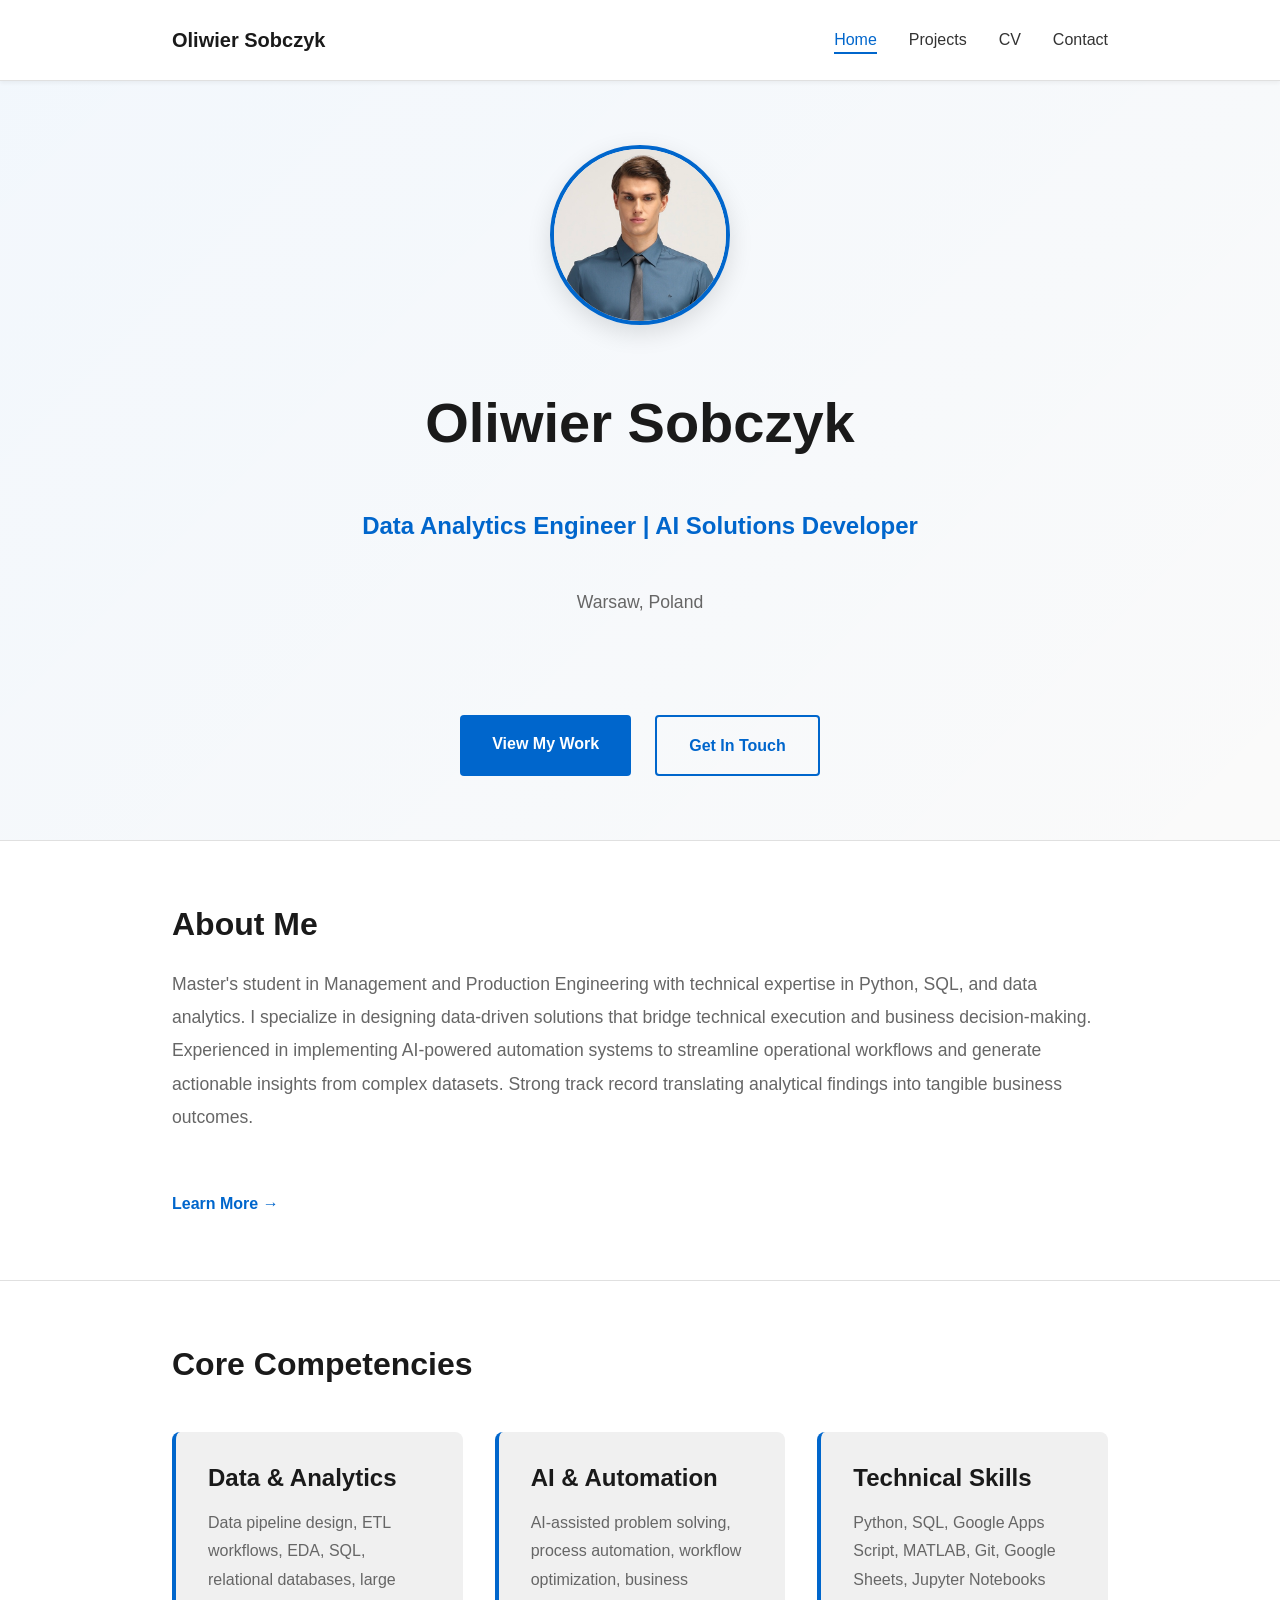
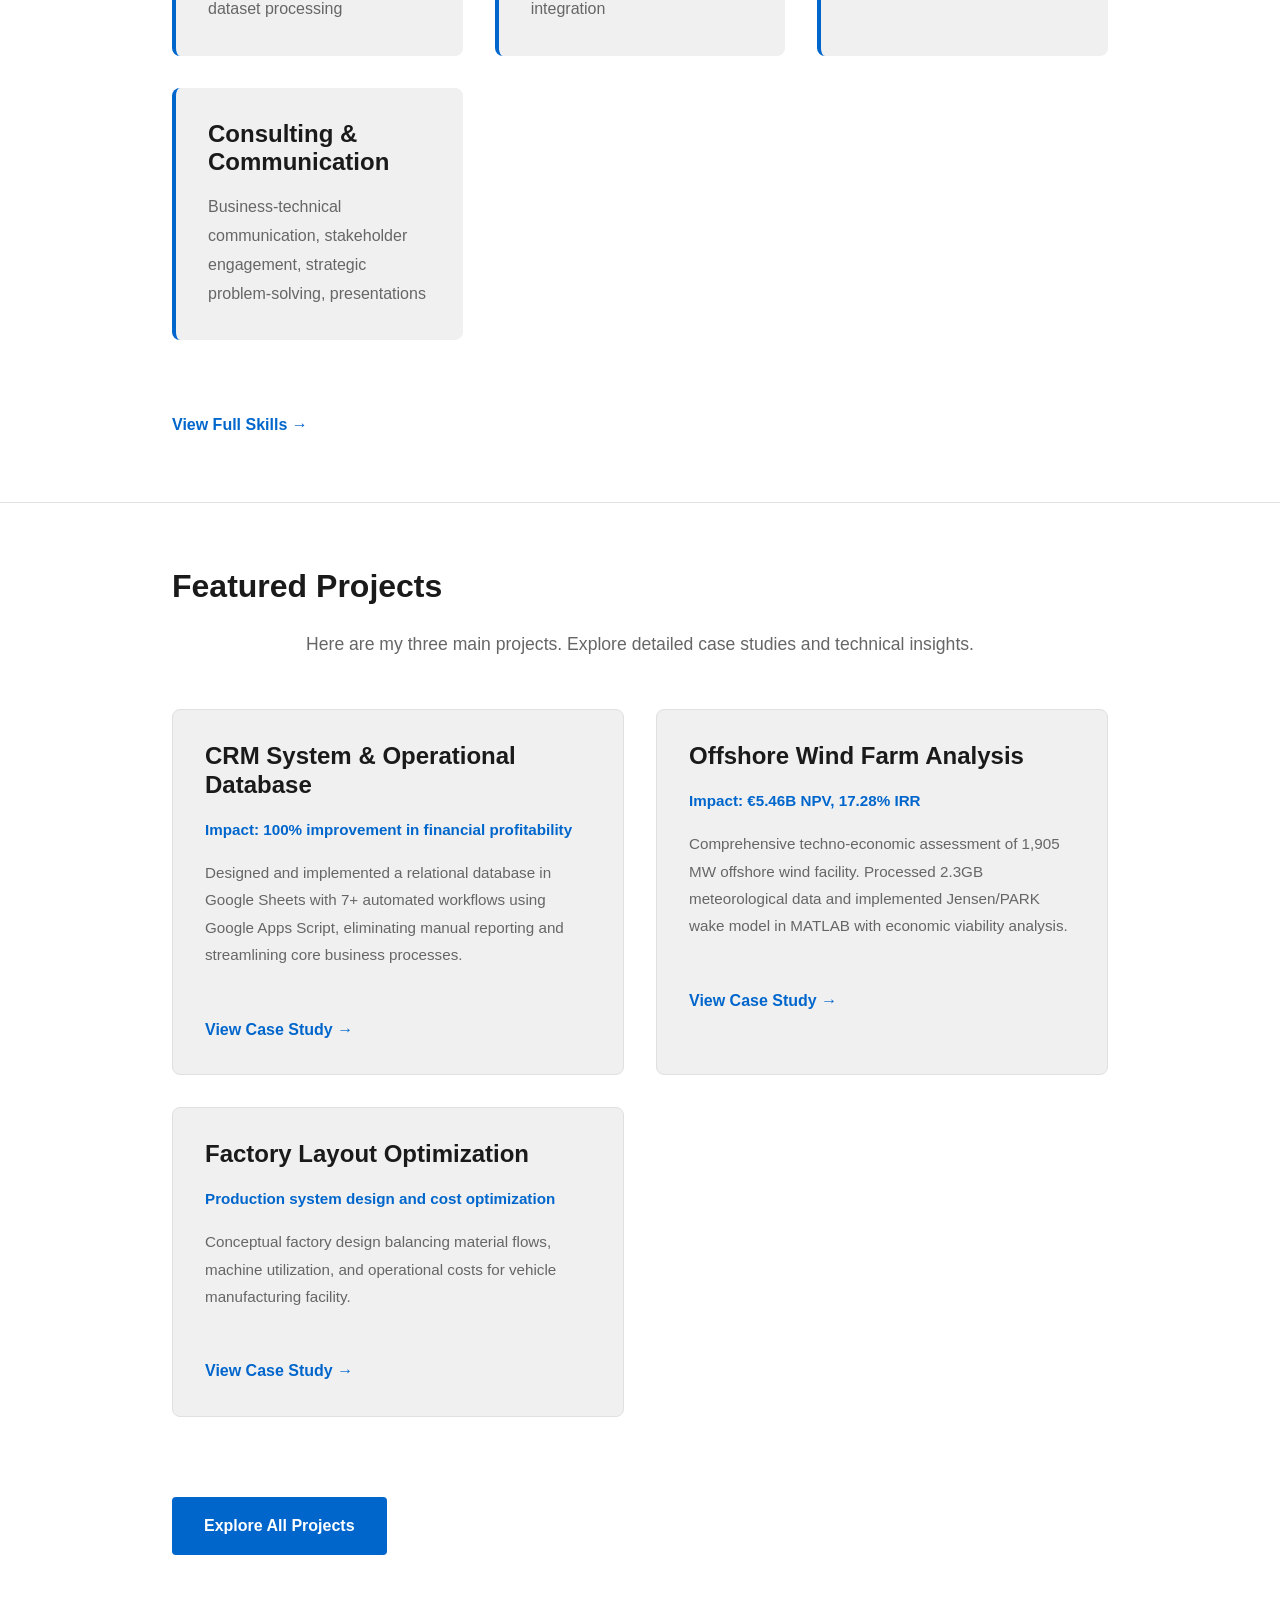
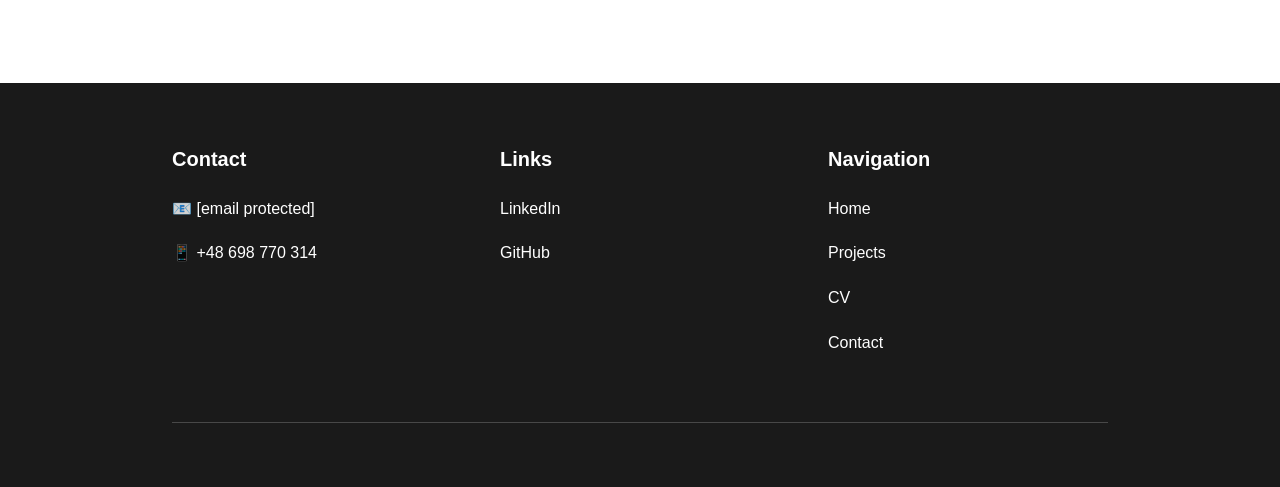
==== commit eeee8241: "Changes to files" ====
--- a/index.html
+++ b/index.html
@@ -14,7 +14,6 @@
             <ul class="nav-menu">
                 <li><a href="index.html" class="nav-link active">Home</a></li>
                 <li><a href="projects.html" class="nav-link">Projects</a></li>
-                <li><a href="about.html" class="nav-link">About</a></li>
                 <li><a href="cv.html" class="nav-link">CV</a></li>
                 <li><a href="contact.html" class="nav-link">Contact</a></li>
             </ul>
@@ -132,7 +131,6 @@
                     <h4>Navigation</h4>
                     <p><a href="index.html">Home</a></p>
                     <p><a href="projects.html">Projects</a></p>
-                    <p><a href="about.html">About</a></p>
                     <p><a href="cv.html">CV</a></p>
                     <p><a href="contact.html">Contact</a></p>
                 </div>
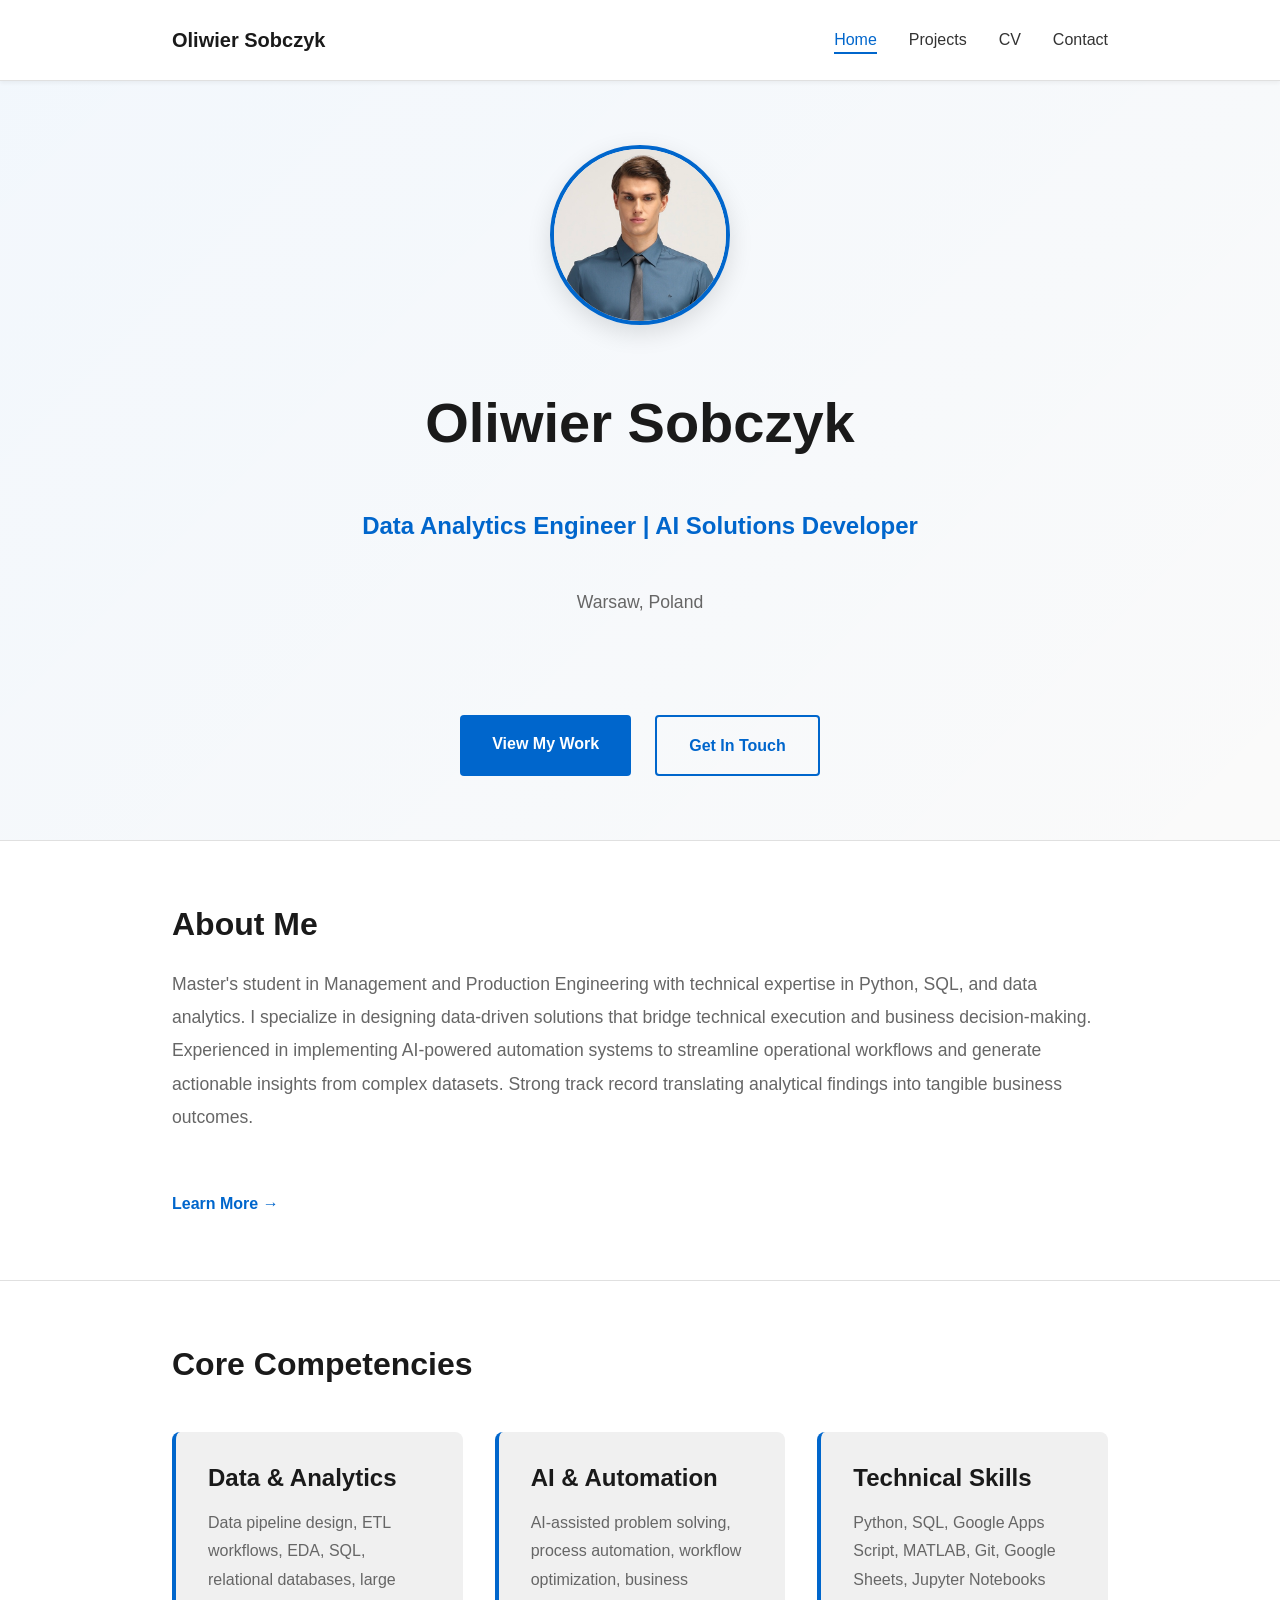
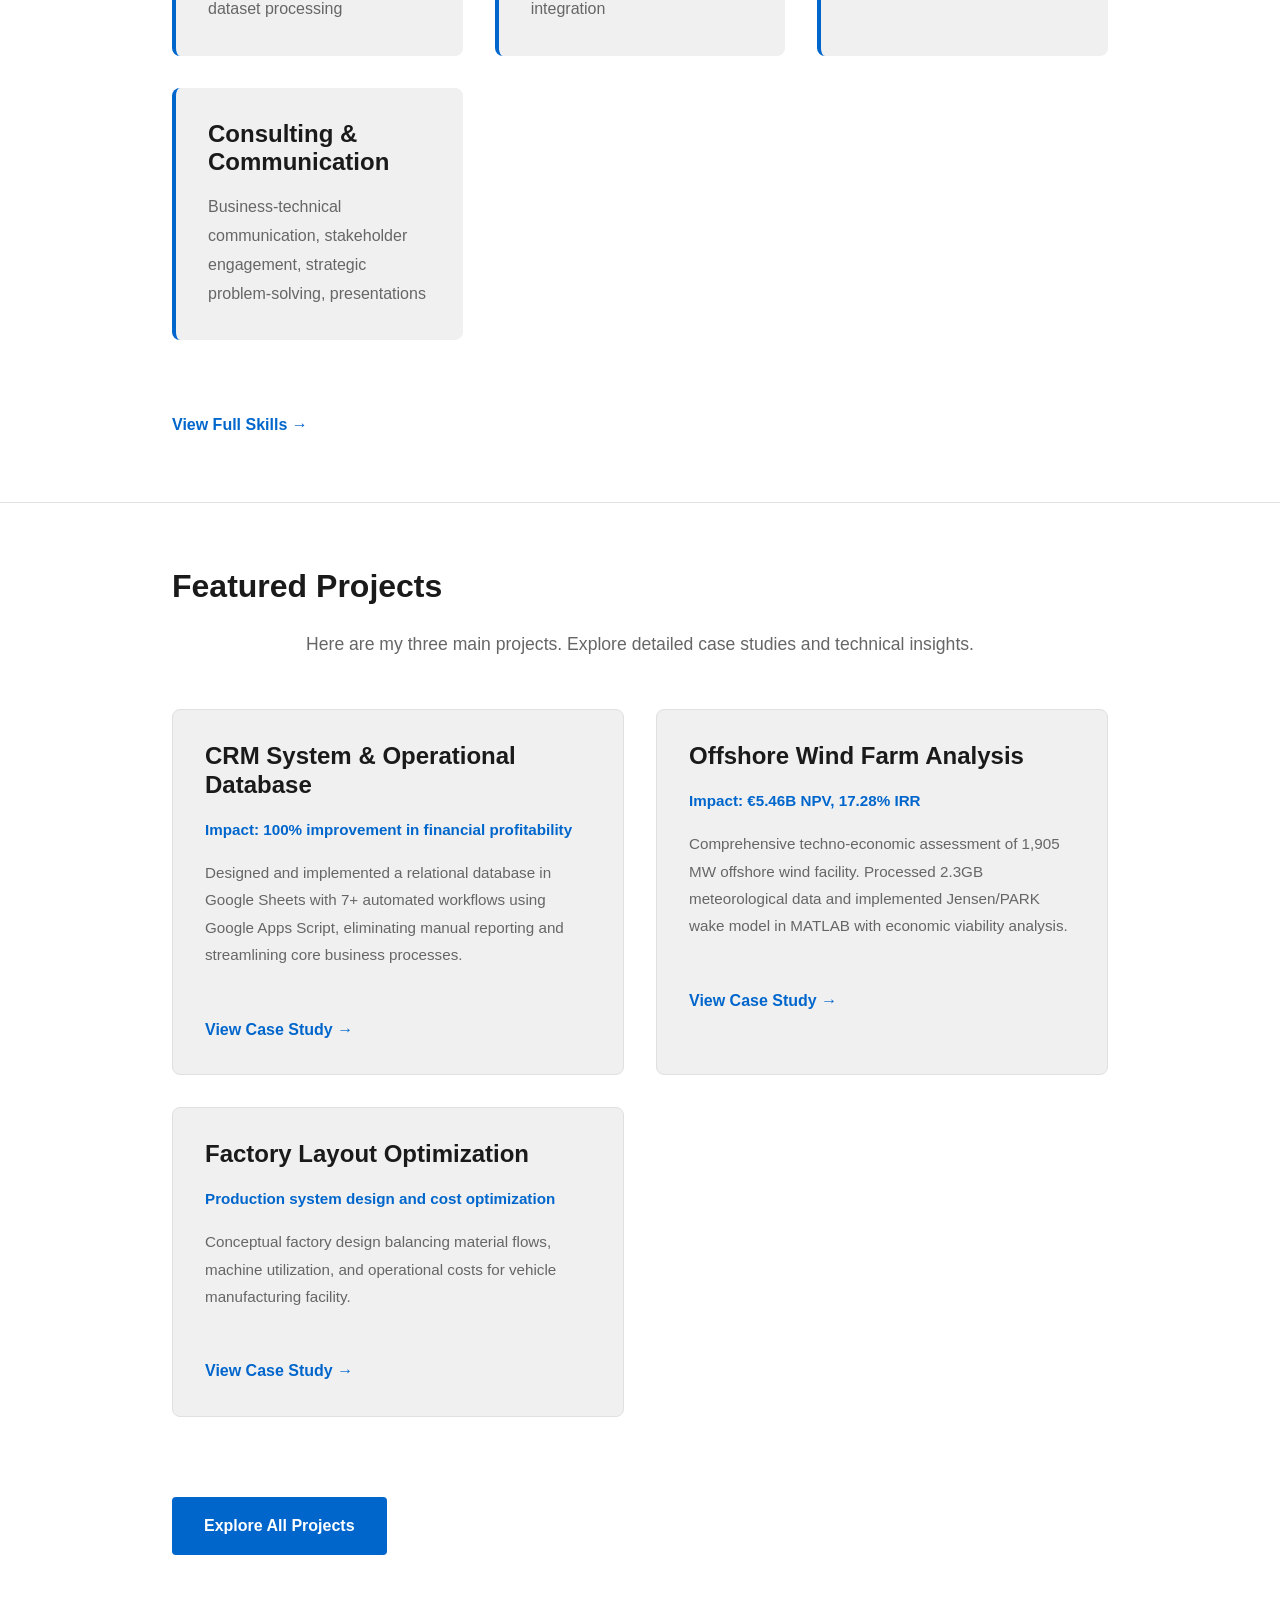
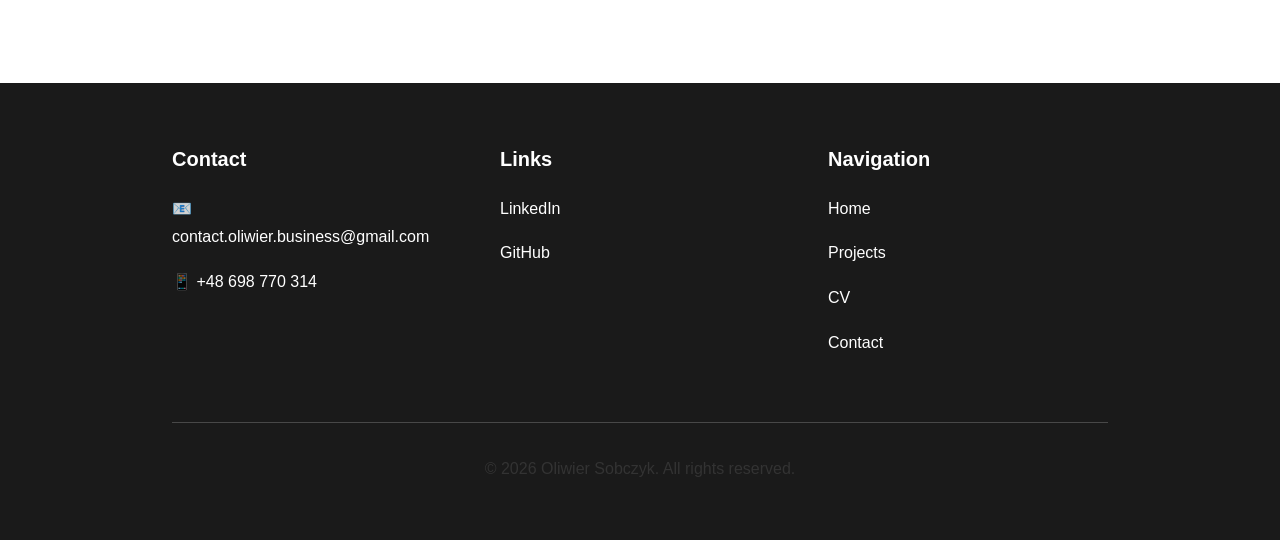
==== commit 54c4e97b: "Changes to files" ====
--- a/index.html
+++ b/index.html
@@ -3,6 +3,7 @@
 <head>
     <meta charset="UTF-8">
     <meta name="viewport" content="width=device-width, initial-scale=1.0">
+    <meta name="description" content="Oliwier Sobczyk – Data Analytics Engineer & AI Solutions Developer based in Warsaw, Poland. Portfolio showcasing data-driven projects, automation systems, and technical expertise.">
     <title>Oliwier Sobczyk | Data Analytics Engineer & AI Solutions Developer</title>
     <link rel="stylesheet" href="style.css">
 </head>
@@ -43,7 +44,7 @@
         <div class="container">
             <h2>About Me</h2>
             <p>Master's student in Management and Production Engineering with technical expertise in Python, SQL, and data analytics. I specialize in designing data-driven solutions that bridge technical execution and business decision-making. Experienced in implementing AI-powered automation systems to streamline operational workflows and generate actionable insights from complex datasets. Strong track record translating analytical findings into tangible business outcomes.</p>
-            <a href="about.html" class="link-arrow">Learn More →</a>
+            <a href="cv.html" class="link-arrow">Learn More →</a>
         </div>
     </section>
 
@@ -74,7 +75,7 @@
                 </div>
             </div>
 
-            <a href="about.html" class="link-arrow">View Full Skills →</a>
+            <a href="cv.html" class="link-arrow">View Full Skills →</a>
         </div>
     </section>
 
@@ -117,13 +118,13 @@
             <div class="footer-content">
                 <div class="footer-section">
                     <h4>Contact</h4>
-                    <p>📧 <a href="/cdn-cgi/l/email-protection#670408091306041349080b0e100e0215490512140e0902141427000a060e0b4904080a"><span class="__cf_email__" data-cfemail="bdded2d3c9dcdec993d2d1d4cad4d8cf93dfc8ced4d3d8cecefddad0dcd4d193ded2d0">[email&#160;protected]</span></a></p>
+                    <p>📧 <a href="mailto:contact.oliwier.business@gmail.com">contact.oliwier.business@gmail.com</a></p>
                     <p>📱 <a href="tel:+48698770314">+48 698 770 314</a></p>
                 </div>
                 
                 <div class="footer-section">
                     <h4>Links</h4>
-                    <p><a href="https://linkedin.com/in/oliwier-sobczyk" target="_blank">LinkedIn</a></p>
+                    <p><a href="https://linkedin.com/in/oliwier-sobczyk-8146b521b" target="_blank">LinkedIn</a></p>
                     <p><a href="https://github.com/oliwiersobczyk" target="_blank">GitHub</a></p>
                 </div>
 
@@ -137,4 +138,11 @@
             </div>
 
             <div class="footer-bottom">
-           +                <p>&copy; 2026 Oliwier Sobczyk. All rights reserved.</p>
+            </div>
+        </div>
+    </footer>
+
+    <script src="script.js"></script>
+</body>
+</html>
--- a/style.css
+++ b/style.css
@@ -420,10 +420,6 @@
     margin-bottom: var(--spacing-md);
 }
 
-.project-header h2 {
-    margin-bottom: var(--spacing-md);
-}
-
 .project-short-desc {
     font-size: 0.95rem;
     color: var(--light-text);
